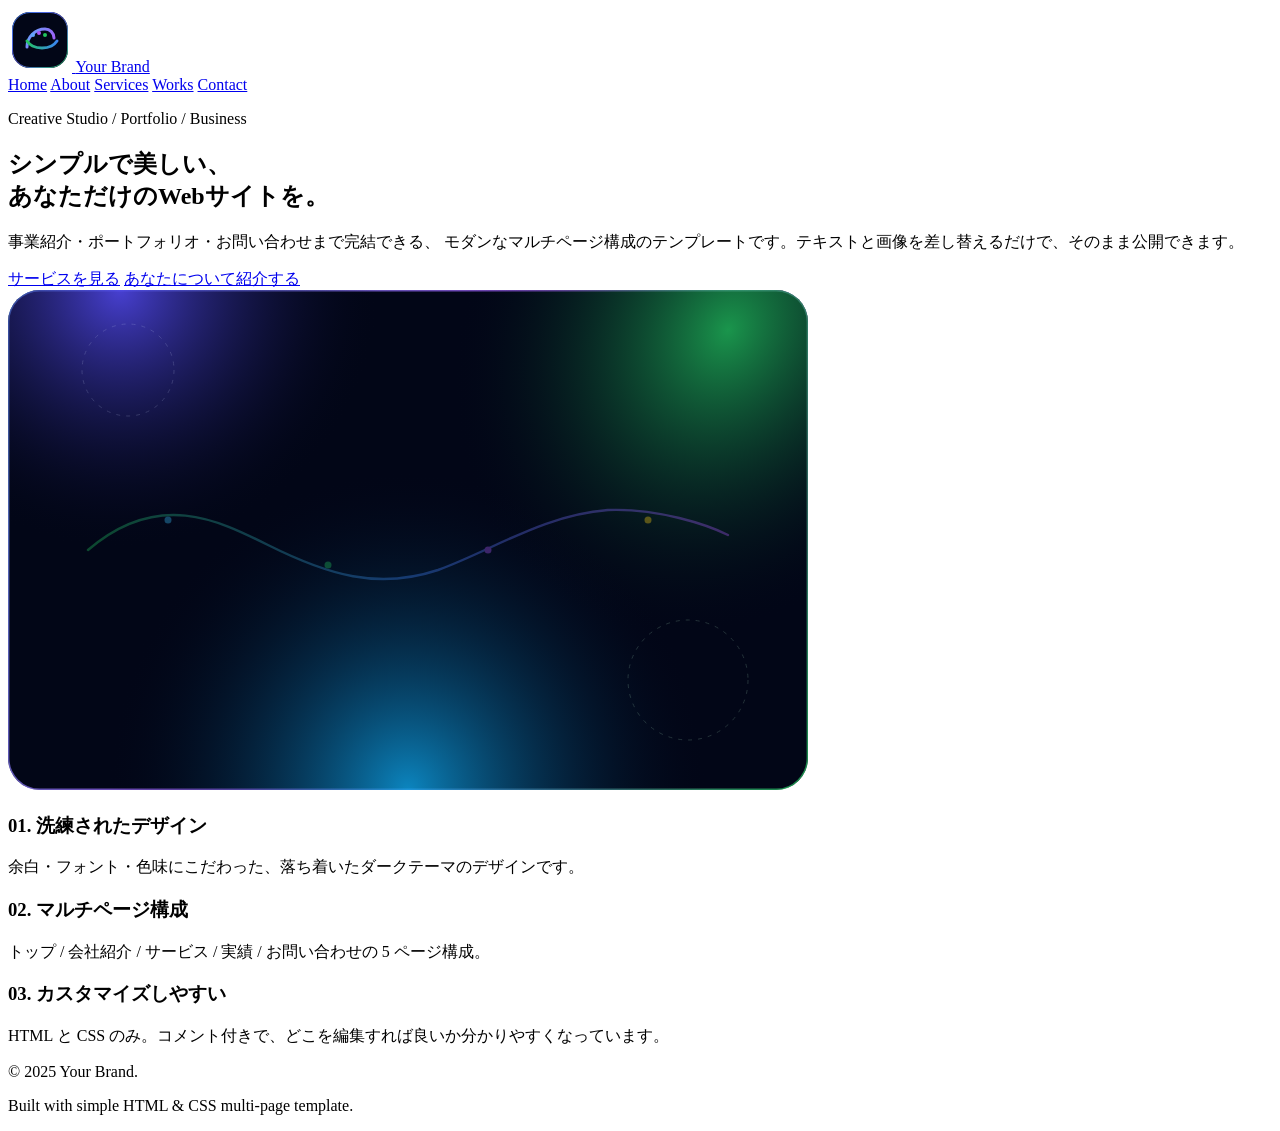
==== index.html @ 602aa6a3 "Add files via upload" ====
<!DOCTYPE html>
<html lang="ja">
<head>
  <meta charset="UTF-8" />
  <meta name="viewport" content="width=device-width, initial-scale=1.0" />
  <title>Your Brand | Home</title>
  <link rel="stylesheet" href="styles.css" />
</head>
<body>
  <header class="header">
    <div class="header-inner container">
      <a href="index.html" class="logo">
        <img src="images/logo.svg" alt="Logo">
        <span class="logo-text">Your Brand</span>
      </a>
      <nav class="nav">
        <a href="index.html" class="active">Home</a>
        <a href="about.html" class="">About</a>
        <a href="services.html" class="">Services</a>
        <a href="works.html" class="">Works</a>
        <a href="contact.html" class="">Contact</a>
        
      </nav>
    </div>
  </header>

  <main class="main">
    <section class="container hero">
  <div>
    <p class="hero-tag">Creative Studio / Portfolio / Business</p>
    <h1>
      シンプルで美しい、<br>
      あなただけの<span>Webサイト</span>を。
    </h1>
    <p class="hero-sub">
      事業紹介・ポートフォリオ・お問い合わせまで完結できる、
      モダンなマルチページ構成のテンプレートです。テキストと画像を差し替えるだけで、そのまま公開できます。
    </p>
    <div class="hero-actions">
      <a href="services.html" class="btn btn-primary">サービスを見る</a>
      <a href="about.html" class="btn btn-ghost">あなたについて紹介する</a>
    </div>
  </div>
  <div class="hero-visual">
    <img src="images/hero.svg" alt="Design preview" />
  </div>
</section>

<section class="section">
  <div class="container grid-3">
    <div class="card">
      <h3>01. 洗練されたデザイン</h3>
      <p>余白・フォント・色味にこだわった、落ち着いたダークテーマのデザインです。</p>
    </div>
    <div class="card">
      <h3>02. マルチページ構成</h3>
      <p>トップ / 会社紹介 / サービス / 実績 / お問い合わせの 5 ページ構成。</p>
    </div>
    <div class="card">
      <h3>03. カスタマイズしやすい</h3>
      <p>HTML と CSS のみ。コメント付きで、どこを編集すれば良いか分かりやすくなっています。</p>
    </div>
  </div>
</section>

  </main>

  <footer class="footer">
    <div class="footer-inner container">
      <p class="footer-brand">© 2025 Your Brand.</p>
      <p>Built with simple HTML &amp; CSS multi-page template.</p>
    </div>
  </footer>
</body>
</html>
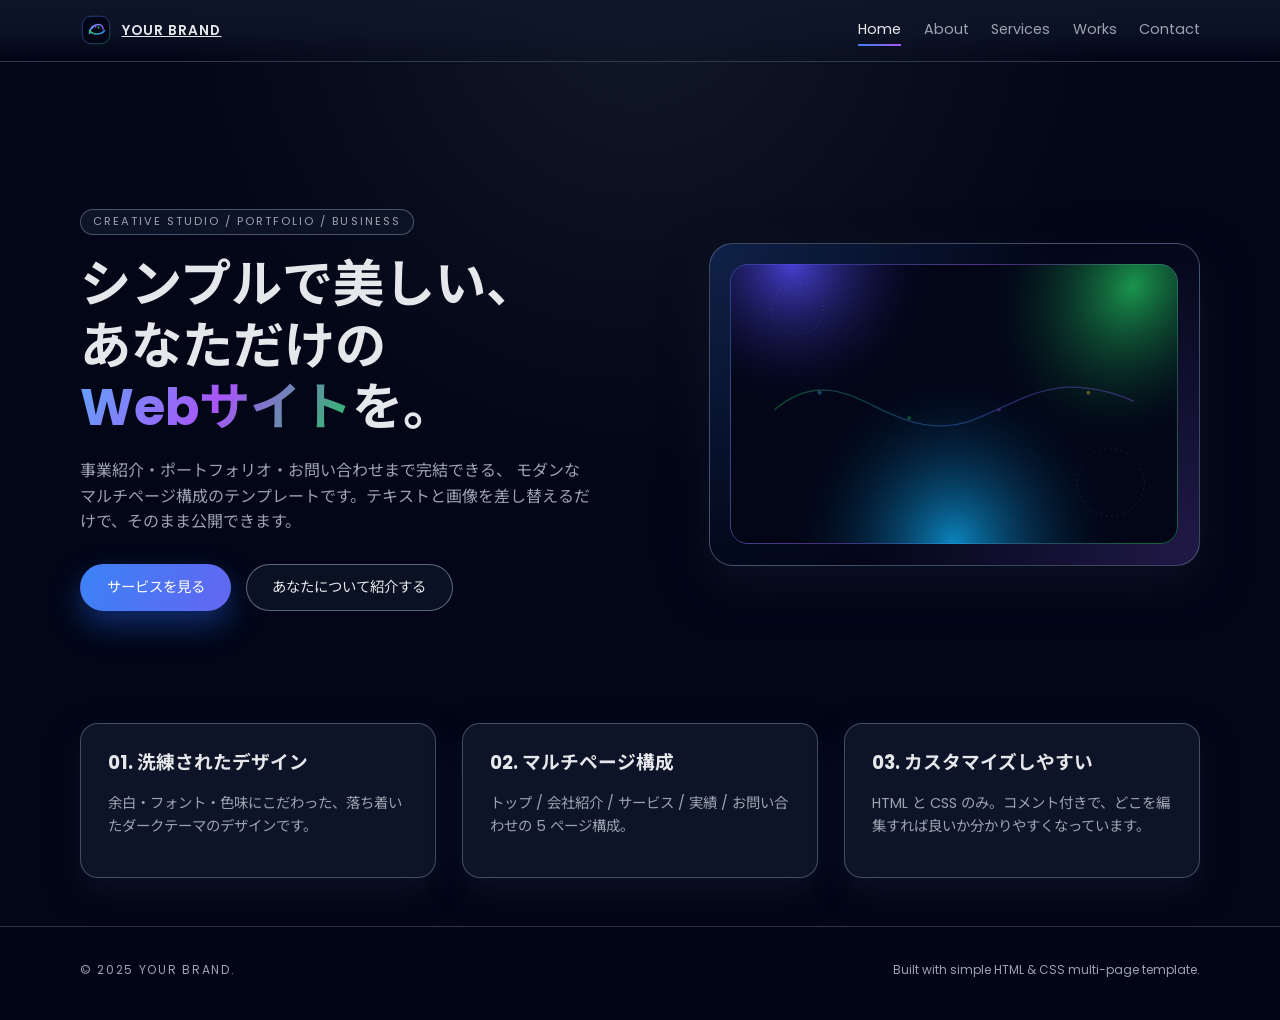
==== commit 684471e5: "Update index.html" ====
--- a/index.html
+++ b/index.html
@@ -3,7 +3,7 @@
 <head>
   <meta charset="UTF-8" />
   <meta name="viewport" content="width=device-width, initial-scale=1.0" />
-  <title>Your Brand | Home</title>
+  <title>growelect | Home</title>
   <link rel="stylesheet" href="styles.css" />
 </head>
 <body>
@@ -30,7 +30,8 @@
     <p class="hero-tag">Creative Studio / Portfolio / Business</p>
     <h1>
       シンプルで美しい、<br>
-      あなただけの<span>Webサイト</span>を。
+      あなただけの<br>
+      <span>Webサイト</span>を。
     </h1>
     <p class="hero-sub">
       事業紹介・ポートフォリオ・お問い合わせまで完結できる、
--- a/styles.css
+++ b/styles.css
@@ -0,0 +1,477 @@
+/* Google Fonts */
+@import url('https://fonts.googleapis.com/css2?family=Poppins:wght@300;400;500;600;700&family=Noto+Sans+JP:wght@300;400;500;700&display=swap');
+
+:root {
+  --bg: #050814;
+  --bg-alt: #0b0f1f;
+  --card: #111828;
+  --accent: #3b82f6;
+  --accent-soft: rgba(59, 130, 246, 0.15);
+  --text: #e5e7eb;
+  --muted: #9ca3af;
+  --border: rgba(148, 163, 184, 0.3);
+  --radius-xl: 24px;
+  --radius-lg: 18px;
+  --radius-md: 12px;
+  --shadow-soft: 0 18px 45px rgba(15, 23, 42, 0.65);
+}
+
+*,
+*::before,
+*::after {
+  box-sizing: border-box;
+}
+
+html,
+body {
+  margin: 0;
+  padding: 0;
+  scroll-behavior: smooth;
+}
+
+body {
+  font-family: "Poppins", "Noto Sans JP", system-ui, -apple-system, BlinkMacSystemFont, sans-serif;
+  background: radial-gradient(circle at top, #111827 0, #020617 40%, #020617 100%);
+  color: var(--text);
+  line-height: 1.6;
+}
+
+a {
+  color: inherit;
+}
+
+/* Layout */
+.container {
+  width: min(1120px, 100% - 3rem);
+  margin: 0 auto;
+}
+
+.main {
+  padding-top: 4.5rem;
+  min-height: calc(100vh - 80px);
+}
+
+.section {
+  padding: 3.5rem 0 3rem;
+}
+
+.section-header {
+  margin-bottom: 2rem;
+}
+
+.section-title {
+  font-size: clamp(1.9rem, 3vw, 2.3rem);
+  margin: 0 0 0.5rem;
+}
+
+.section-sub {
+  color: var(--muted);
+  max-width: 640px;
+}
+
+/* Header */
+.header {
+  position: sticky;
+  top: 0;
+  z-index: 20;
+  backdrop-filter: blur(18px);
+  background: linear-gradient(to bottom, rgba(15,23,42,0.9), rgba(15,23,42,0.7), transparent);
+  border-bottom: 1px solid rgba(148,163,184,0.25);
+}
+
+.header-inner {
+  display: flex;
+  align-items: center;
+  justify-content: space-between;
+  padding: 0.9rem 0;
+}
+
+.logo {
+  display: flex;
+  align-items: center;
+  gap: 0.6rem;
+}
+
+.logo img {
+  width: 32px;
+  height: 32px;
+}
+
+.logo-text {
+  font-weight: 600;
+  letter-spacing: 0.08em;
+  text-transform: uppercase;
+  font-size: 0.85rem;
+}
+
+.nav {
+  display: flex;
+  align-items: center;
+  gap: 1.4rem;
+  font-size: 0.9rem;
+}
+
+.nav a {
+  text-decoration: none;
+  color: var(--muted);
+  position: relative;
+  padding-bottom: 0.1rem;
+}
+
+.nav a::after {
+  content: "";
+  position: absolute;
+  left: 0;
+  bottom: -0.2rem;
+  width: 0;
+  height: 2px;
+  background: linear-gradient(120deg, #3b82f6, #a855f7);
+  transition: width 0.2s ease;
+}
+
+.nav a:hover::after {
+  width: 100%;
+}
+
+.nav a.active {
+  color: var(--text);
+}
+
+.nav a.active::after {
+  width: 100%;
+}
+
+/* Hero (top page only) */
+.hero {
+  padding: 4rem 0 3.5rem;
+  display: grid;
+  grid-template-columns: minmax(0, 1.3fr) minmax(0, 1.1fr);
+  gap: 3rem;
+  align-items: center;
+}
+
+.hero-tag {
+  display: inline-flex;
+  align-items: center;
+  gap: 0.4rem;
+  padding: 0.2rem 0.75rem;
+  border-radius: 999px;
+  border: 1px solid rgba(148,163,184,0.45);
+  background: radial-gradient(circle at top left, rgba(15,23,42,0.9), rgba(15,23,42,0.7));
+  font-size: 0.7rem;
+  letter-spacing: 0.18em;
+  text-transform: uppercase;
+  color: var(--muted);
+  margin-bottom: 1.2rem;
+}
+
+.hero h1 {
+  font-size: clamp(2.5rem, 4vw, 3.2rem);
+  line-height: 1.2;
+  margin: 0 0 1.2rem;
+}
+
+.hero h1 span {
+  background: linear-gradient(120deg, #60a5fa, #a855f7, #22c55e);
+  -webkit-background-clip: text;
+  color: transparent;
+  font-weight: 700;
+}
+
+.hero-sub {
+  color: var(--muted);
+  max-width: 32rem;
+  margin-bottom: 1.8rem;
+}
+
+.hero-actions {
+  display: flex;
+  flex-wrap: wrap;
+  gap: 0.9rem;
+}
+
+.hero-visual {
+  border-radius: 24px;
+  border: 1px solid rgba(148,163,184,0.4);
+  background: radial-gradient(circle at top left, rgba(59,130,246,0.22), transparent 60%),
+              radial-gradient(circle at bottom right, rgba(139,92,246,0.22), transparent 60%),
+              #020617;
+  padding: 1.3rem;
+  box-shadow: var(--shadow-soft);
+}
+
+.hero-visual img {
+  display: block;
+  width: 100%;
+  border-radius: 18px;
+}
+
+/* Buttons */
+.btn {
+  display: inline-flex;
+  align-items: center;
+  justify-content: center;
+  gap: 0.35rem;
+  padding: 0.7rem 1.6rem;
+  border-radius: 999px;
+  border: 1px solid transparent;
+  font-size: 0.9rem;
+  text-decoration: none;
+  cursor: pointer;
+  transition: all 0.2s ease;
+  white-space: nowrap;
+}
+
+.btn-primary {
+  background: linear-gradient(120deg, #3b82f6, #6366f1);
+  color: white;
+  box-shadow: 0 14px 30px rgba(37, 99, 235, 0.4);
+}
+
+.btn-primary:hover {
+  transform: translateY(-1px);
+  box-shadow: 0 20px 45px rgba(37, 99, 235, 0.52);
+}
+
+.btn-ghost {
+  border-color: rgba(148,163,184,0.6);
+  background: rgba(15,23,42,0.7);
+  color: var(--text);
+}
+
+.btn-ghost:hover {
+  background: rgba(15,23,42,0.9);
+}
+
+.btn-outline {
+  border-color: rgba(148,163,184,0.7);
+  background: transparent;
+}
+
+/* Cards / grids */
+.grid-2 {
+  display: grid;
+  grid-template-columns: minmax(0, 1.1fr) minmax(0, 1.1fr);
+  gap: 2.3rem;
+  align-items: start;
+}
+
+.grid-3 {
+  display: grid;
+  grid-template-columns: repeat(3, minmax(0, 1fr));
+  gap: 1.6rem;
+}
+
+.card {
+  background: rgba(15,23,42,0.9);
+  border-radius: var(--radius-lg);
+  padding: 1.5rem 1.7rem;
+  border: 1px solid rgba(148,163,184,0.4);
+  box-shadow: 0 14px 30px rgba(15, 23, 42, 0.65);
+}
+
+.card h3 {
+  margin-top: 0;
+  margin-bottom: 0.6rem;
+}
+
+.card p {
+  color: var(--muted);
+  font-size: 0.9rem;
+}
+
+.badge {
+  display: inline-flex;
+  align-items: center;
+  padding: 0.25rem 0.75rem;
+  border-radius: 999px;
+  border: 1px solid rgba(148,163,184,0.5);
+  font-size: 0.7rem;
+  color: var(--muted);
+  margin-right: 0.4rem;
+  margin-bottom: 0.4rem;
+}
+
+/* Table */
+.table-wrap {
+  overflow-x: auto;
+}
+
+.table {
+  width: 100%;
+  border-collapse: collapse;
+  font-size: 0.9rem;
+}
+
+.table th,
+.table td {
+  padding: 0.75rem 0.9rem;
+  border-bottom: 1px solid rgba(148,163,184,0.35);
+}
+
+.table th {
+  text-align: left;
+  font-weight: 500;
+}
+
+.table tbody tr:hover {
+  background: rgba(15,23,42,0.7);
+}
+
+/* Works */
+.works-grid {
+  display: grid;
+  grid-template-columns: repeat(3, minmax(0, 1fr));
+  gap: 1.5rem;
+}
+
+.work-card {
+  border-radius: var(--radius-lg);
+  overflow: hidden;
+  background: rgba(15,23,42,0.9);
+  border: 1px solid rgba(148,163,184,0.45);
+}
+
+.work-thumb {
+  width: 100%;
+  padding-top: 65%;
+  position: relative;
+  background: radial-gradient(circle at top left, var(--accent-soft), rgba(15,23,42,0.95));
+}
+
+.work-thumb::before {
+  content: "Replace with your image";
+  position: absolute;
+  inset: 0;
+  display: grid;
+  place-items: center;
+  font-size: 0.8rem;
+  color: var(--muted);
+}
+
+.work-body {
+  padding: 1rem 1.1rem 1.2rem;
+}
+
+.work-title {
+  margin: 0 0 0.3rem;
+}
+
+.work-meta {
+  font-size: 0.8rem;
+  color: var(--muted);
+}
+
+/* Contact */
+.contact-wrapper {
+  display: grid;
+  grid-template-columns: minmax(0, 1.05fr) minmax(0, 1.15fr);
+  gap: 2.5rem;
+}
+
+.contact-panel {
+  padding: 1.7rem 1.8rem;
+  border-radius: var(--radius-xl);
+  border: 1px solid rgba(148,163,184,0.6);
+  background: rgba(15,23,42,0.92);
+  box-shadow: var(--shadow-soft);
+}
+
+.contact-form label {
+  display: block;
+  font-size: 0.8rem;
+  margin-bottom: 0.9rem;
+}
+
+.contact-form input,
+.contact-form textarea {
+  width: 100%;
+  margin-top: 0.25rem;
+  padding: 0.6rem 0.75rem;
+  border-radius: 10px;
+  border: 1px solid rgba(148,163,184,0.7);
+  background: rgba(15,23,42,0.95);
+  color: var(--text);
+  font-family: inherit;
+  font-size: 0.9rem;
+}
+
+.contact-form input:focus,
+.contact-form textarea:focus {
+  outline: none;
+  border-color: var(--accent);
+  box-shadow: 0 0 0 1px rgba(59,130,246,0.5);
+}
+
+/* Footer */
+.footer {
+  border-top: 1px solid rgba(148,163,184,0.3);
+  padding: 1.3rem 0 1.8rem;
+  background: rgba(2,6,23,0.95);
+}
+
+.footer-inner {
+  display: flex;
+  justify-content: space-between;
+  align-items: center;
+  font-size: 0.75rem;
+  color: var(--muted);
+}
+
+.footer-brand {
+  letter-spacing: 0.14em;
+  text-transform: uppercase;
+}
+
+/* Responsive */
+@media (max-width: 960px) {
+  .hero {
+    grid-template-columns: minmax(0, 1fr);
+  }
+
+  .hero-visual {
+    order: -1;
+  }
+
+  .grid-2 {
+    grid-template-columns: minmax(0, 1fr);
+  }
+
+  .grid-3,
+  .works-grid {
+    grid-template-columns: repeat(2, minmax(0, 1fr));
+  }
+
+  .contact-wrapper {
+    grid-template-columns: minmax(0, 1fr);
+  }
+}
+
+@media (max-width: 640px) {
+  .header-inner {
+    padding: 0.75rem 0;
+  }
+
+  .nav {
+    display: none;
+  }
+
+  .main {
+    padding-top: 3.8rem;
+  }
+
+  .hero {
+    padding-top: 2.6rem;
+  }
+
+  .grid-3,
+  .works-grid {
+    grid-template-columns: minmax(0, 1fr);
+  }
+
+  .footer-inner {
+    flex-direction: column;
+    align-items: flex-start;
+    gap: 0.4rem;
+  }
+}
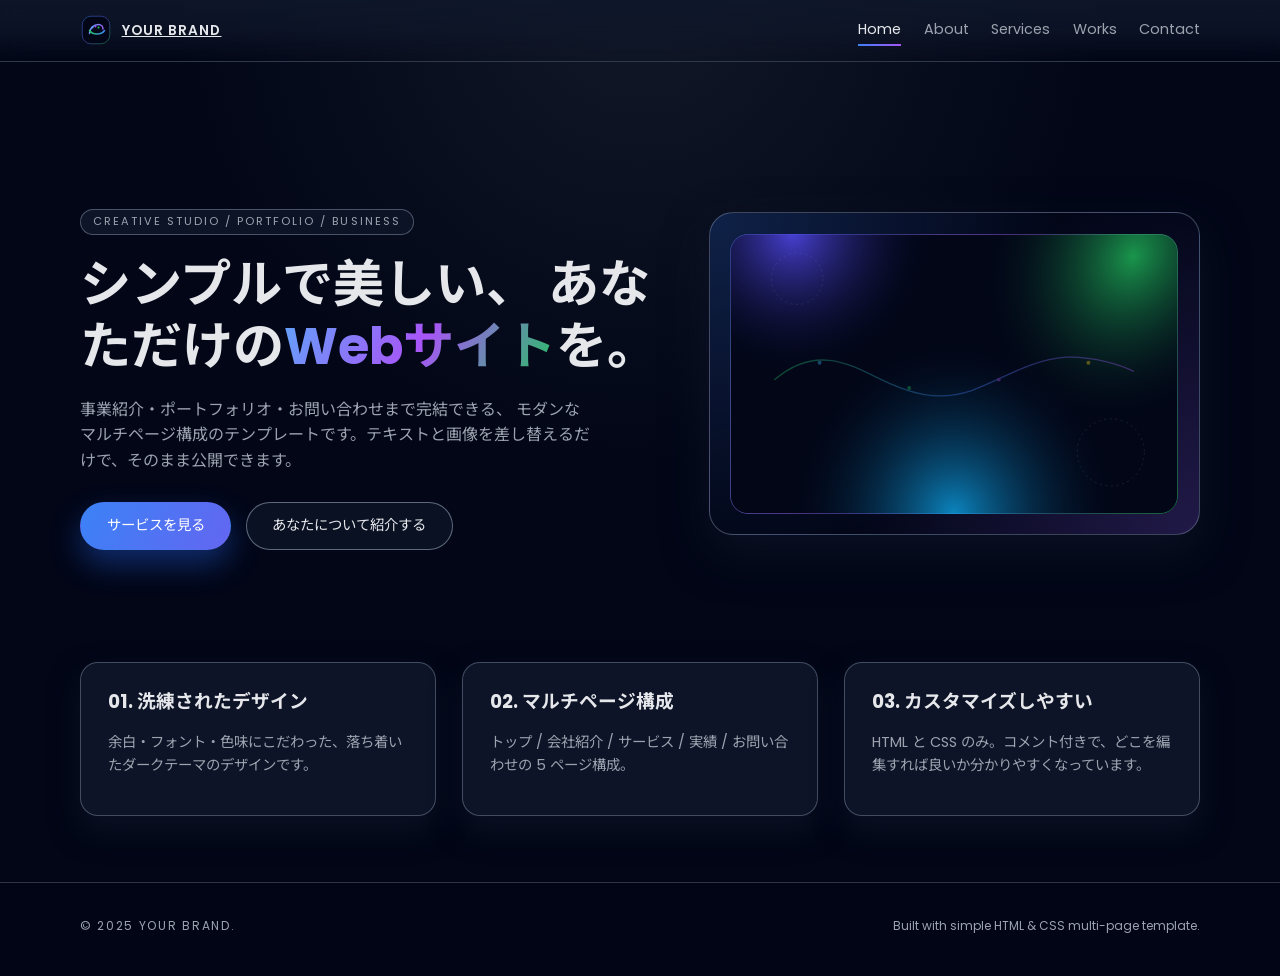
==== commit 160b1bdd: "Update index.html" ====
--- a/index.html
+++ b/index.html
@@ -29,9 +29,8 @@
   <div>
     <p class="hero-tag">Creative Studio / Portfolio / Business</p>
     <h1>
-      シンプルで美しい、<br>
-      あなただけの<br>
-      <span>Webサイト</span>を。
+      シンプルで美しい、
+      あなただけの<span>Webサイト</span>を。
     </h1>
     <p class="hero-sub">
       事業紹介・ポートフォリオ・お問い合わせまで完結できる、
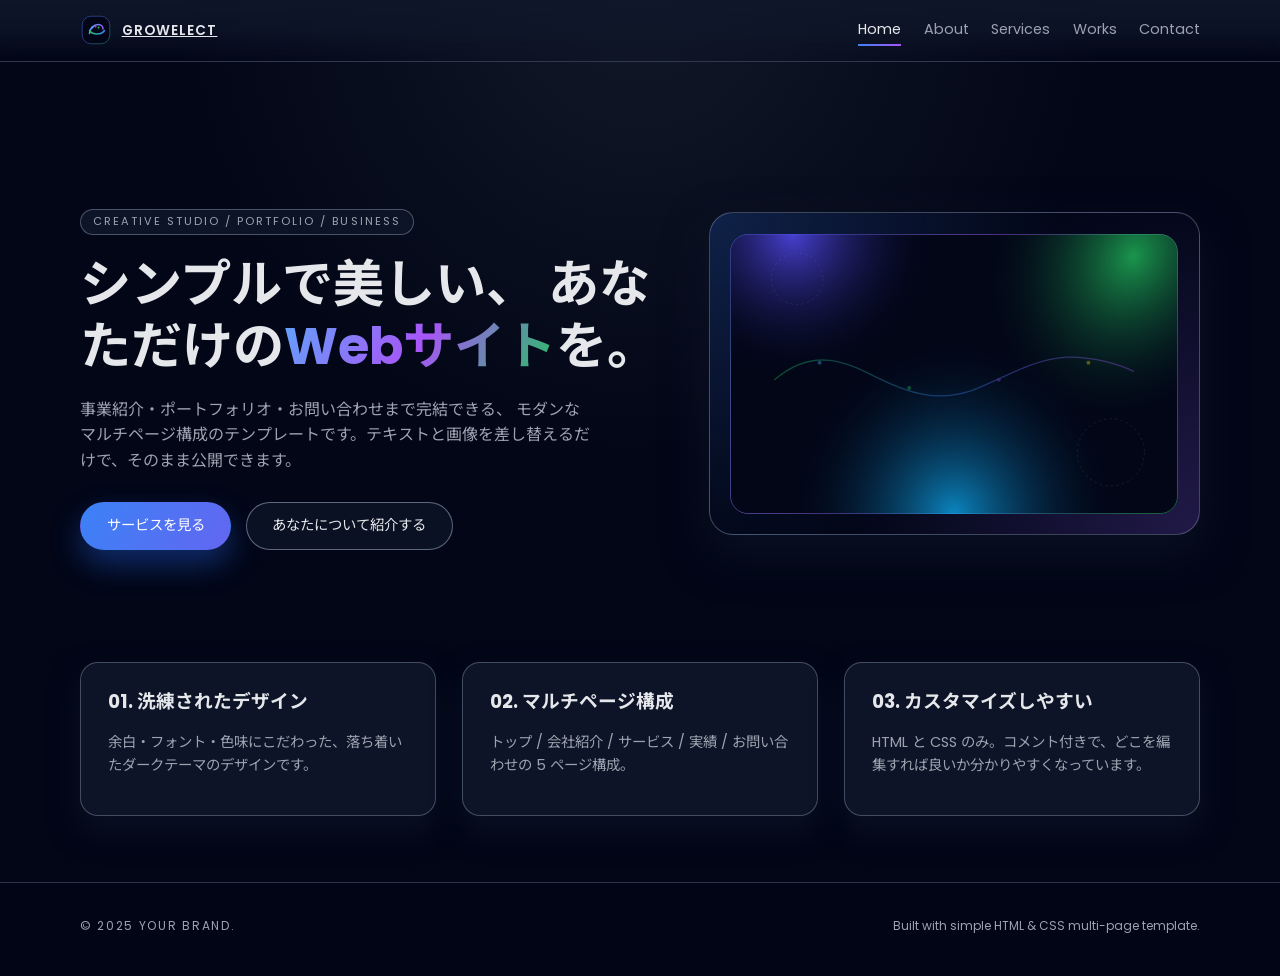
==== commit 7b0a990a: "Update index.html" ====
--- a/index.html
+++ b/index.html
@@ -11,7 +11,7 @@
     <div class="header-inner container">
       <a href="index.html" class="logo">
         <img src="images/logo.svg" alt="Logo">
-        <span class="logo-text">Your Brand</span>
+        <span class="logo-text">growelect</span>
       </a>
       <nav class="nav">
         <a href="index.html" class="active">Home</a>
